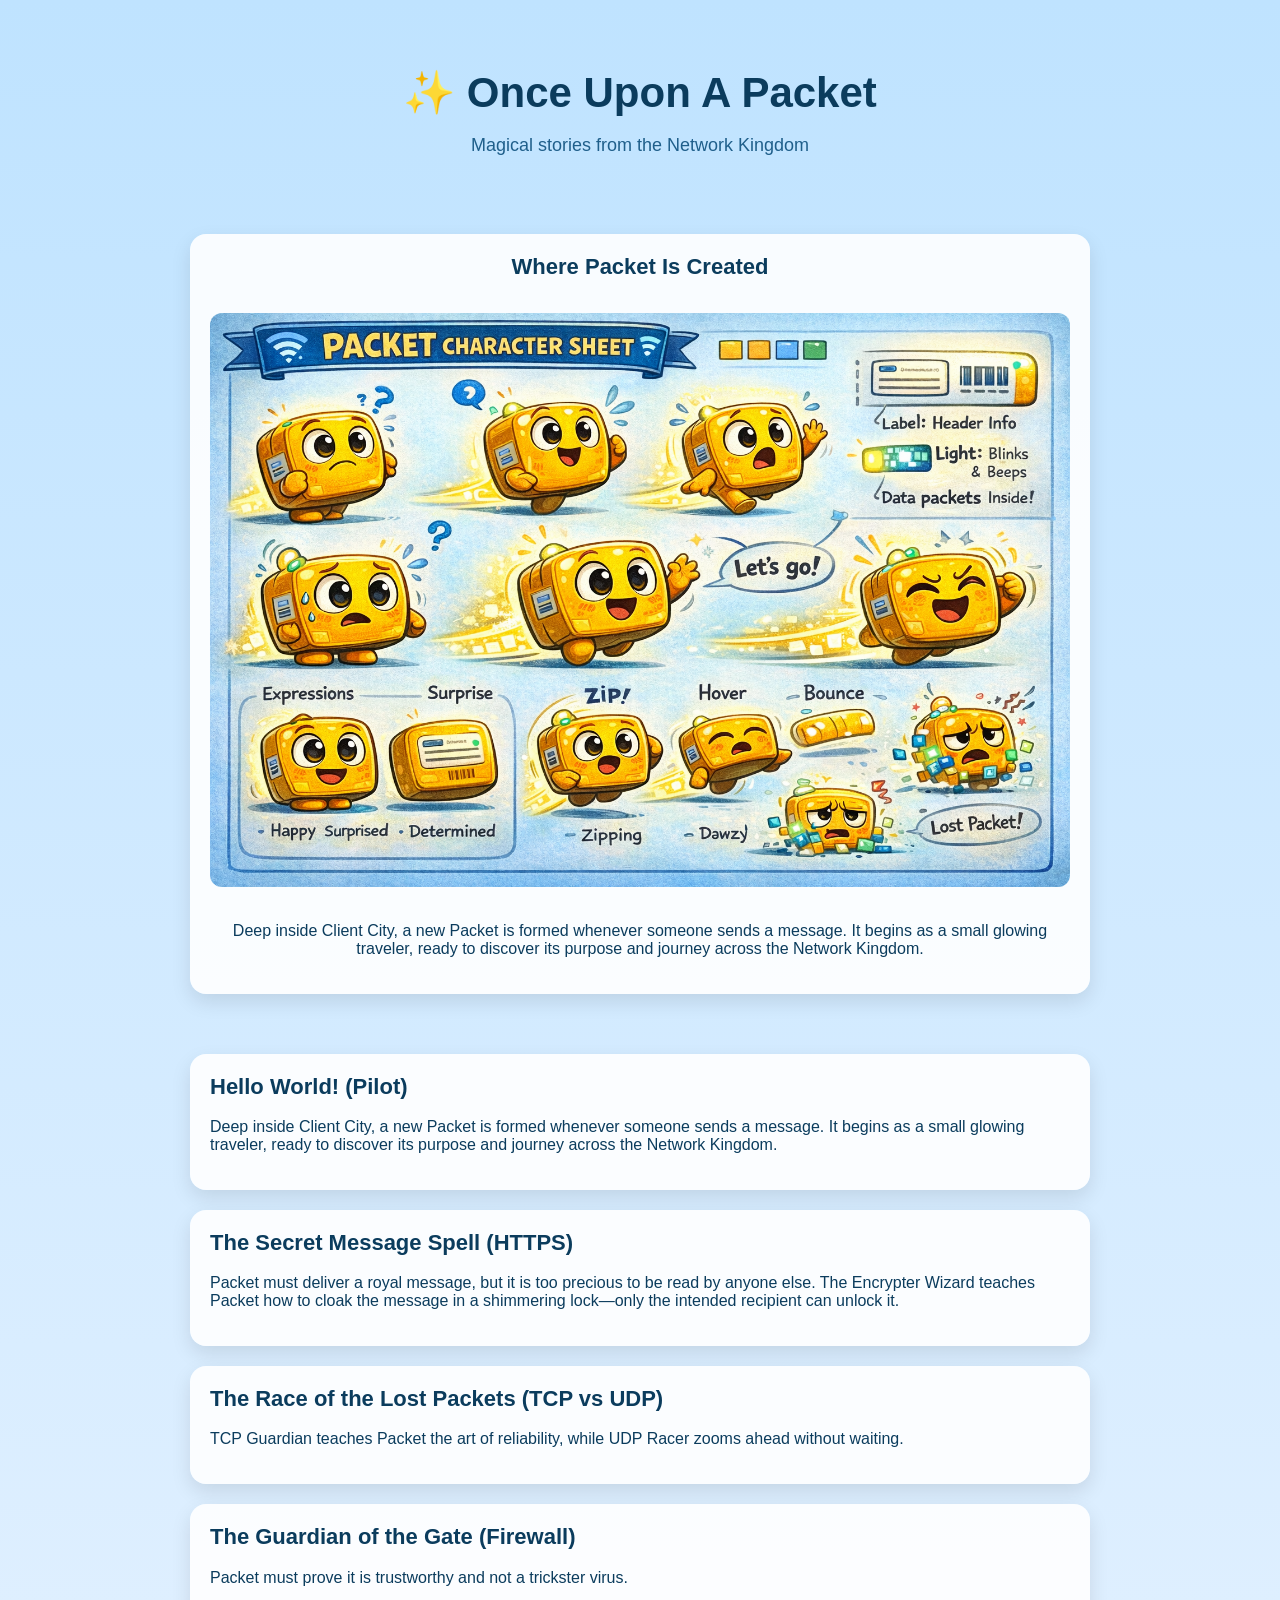
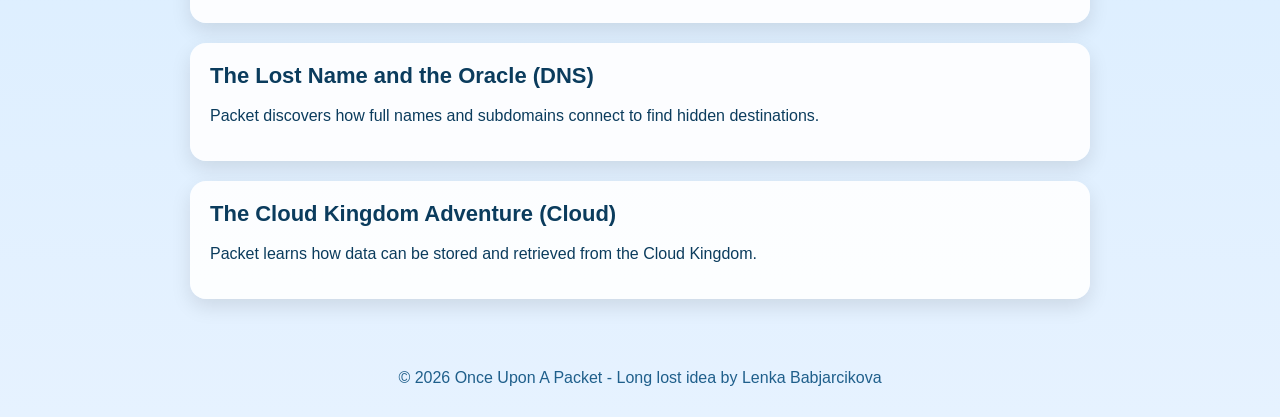
==== index.html @ bfa5d8b9 "Main page and first story" ====
<!DOCTYPE html>
<html lang="en">
<head>
    <meta charset="UTF-8" />
    <meta name="viewport" content="width=device-width, initial-scale=1.0" />
    <title>Once Upon A Packet</title>

    <!-- Link external CSS -->
    <link rel="stylesheet" href="css/style.css" />
</head>
<body>

<header>
    <h1>✨ Once Upon A Packet</h1>
    <p class="subtitle">Magical stories from the Network Kingdom</p>
</header>

<div class="container">
    <div class="card center">
        <h2>Where Packet Is Created</h2>
        <img src="images/packet-creation.png" alt="Packet creation" class="card-image" />
        <p>
            Deep inside Client City, a new Packet is formed whenever someone sends a message.
            It begins as a small glowing traveler, ready to discover its purpose and journey across the Network Kingdom.
        </p>
    </div>
</div>

<div class="container">

    <a href="pilot.html" class="card-link">
        <div class="card">
                <h2>Hello World! (Pilot)</h2>
            <p>
                Deep inside Client City, a new Packet is formed whenever someone sends a message.
                It begins as a small glowing traveler, ready to discover its purpose and journey across the Network Kingdom.
            </p>
        </div>
    </a>

    <div class="card">
        <h2>The Secret Message Spell (HTTPS)</h2>
        <p>
            Packet must deliver a royal message, but it is too precious to be read by anyone else.
            The Encrypter Wizard teaches Packet how to cloak the message in a shimmering lock—only
            the intended recipient can unlock it.
        </p>
    </div>

    <div class="card">
        <h2>The Race of the Lost Packets (TCP vs UDP)</h2>
        <p>
            TCP Guardian teaches Packet the art of reliability, while UDP Racer zooms ahead without waiting.
        </p>
    </div>

    <div class="card">
        <h2>The Guardian of the Gate (Firewall)</h2>
        <p>
            Packet must prove it is trustworthy and not a trickster virus.
        </p>
    </div>

    <div class="card">
        <h2>The Lost Name and the Oracle (DNS)</h2>
        <p>
            Packet discovers how full names and subdomains connect to find hidden destinations.
        </p>
    </div>

    <div class="card">
        <h2>The Cloud Kingdom Adventure (Cloud)</h2>
        <p>
            Packet learns how data can be stored and retrieved from the Cloud Kingdom.
        </p>
    </div>

</div>

<footer>
    © 2026 Once Upon A Packet - Long lost idea by Lenka Babjarcikova
</footer>

</body>
</html>
---- css/style.css ----
body {
    margin: 0;
    font-family: Arial, sans-serif;
    background: linear-gradient(to bottom, #bfe3ff, #e6f2ff);
    color: #0b3c5d;
}

header {
    text-align: center;
    padding: 40px 20px;
}

h1 {
    font-size: 42px;
    margin-bottom: 10px;
}

.subtitle {
    font-size: 18px;
    color: #1f5f8b;
}

.container {
    max-width: 900px;
    margin: 0 auto;
    padding: 20px;
}

.card {
    background: rgba(255, 255, 255, 0.9);
    border-radius: 16px;
    padding: 20px;
    margin-bottom: 20px;
    box-shadow: 0 8px 20px rgba(0,0,0,0.1);
    transition: transform 0.2s ease;
}

.card h2 {
    margin-top: 0;
    font-size: 22px;
    color: #0b3c5d;
}

.center {
    text-align: center;
}

.card-image {
    max-width: 100%;
    border-radius: 12px;
    margin: 15px 0;
}

footer {
    text-align: center;
    padding: 30px;
    color: #1f5f8b;
}
.card-link {
    text-decoration: none;
    color: inherit;
    display: block;
}

.card-link:hover .card {
    transform: translateY(-5px);
}
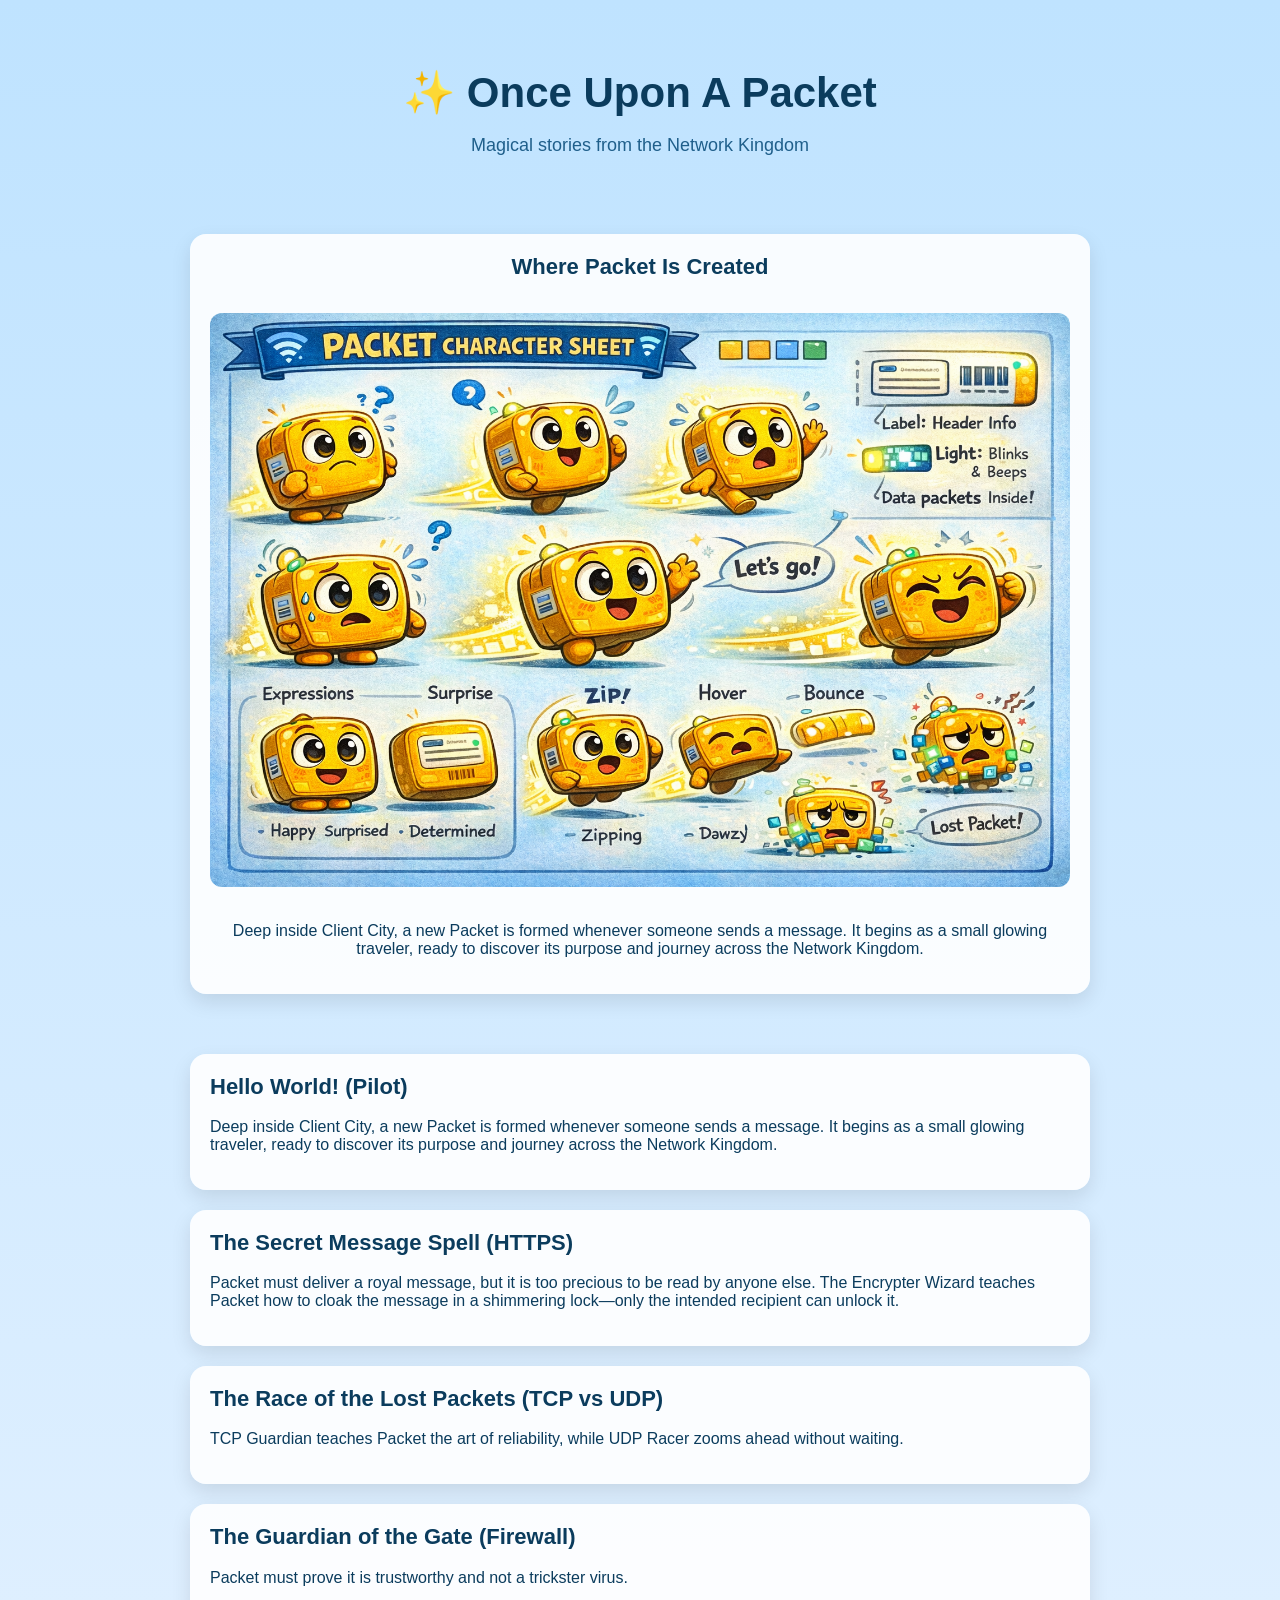
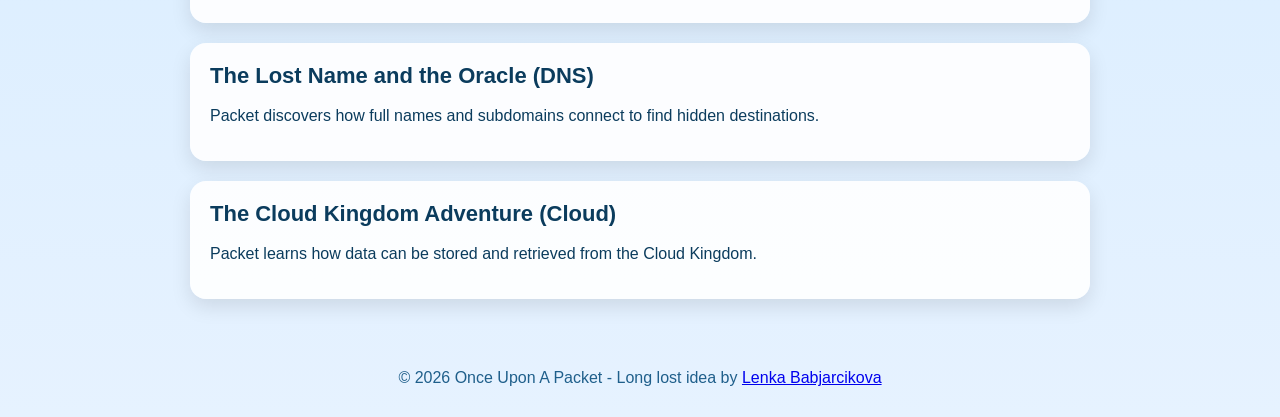
==== commit 3e482158: "Adding reference to info page into footer" ====
--- a/index.html
+++ b/index.html
@@ -78,7 +78,7 @@
 </div>
 
 <footer>
-    © 2026 Once Upon A Packet - Long lost idea by Lenka Babjarcikova
+    © 2026 Once Upon A Packet - Long lost idea by <a href="info.html">Lenka Babjarcikova</a>
 </footer>
 
 </body>
